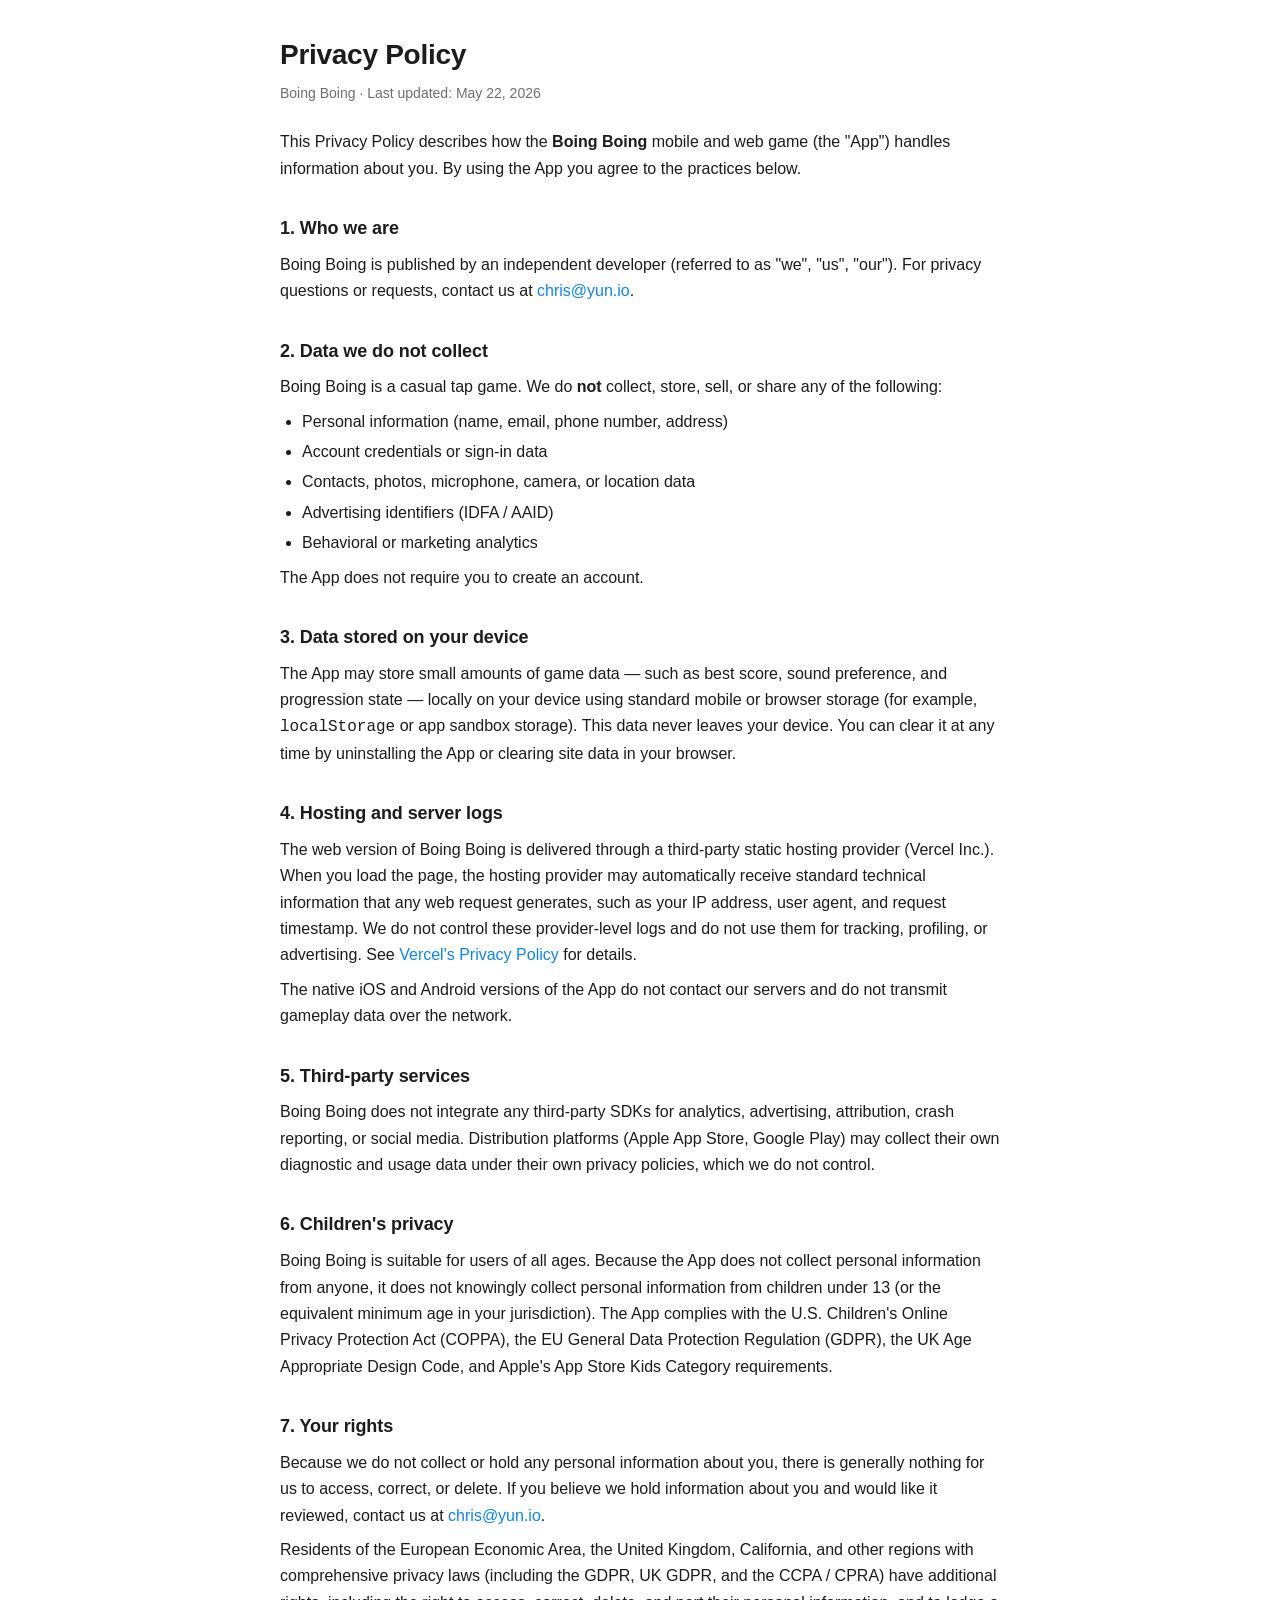
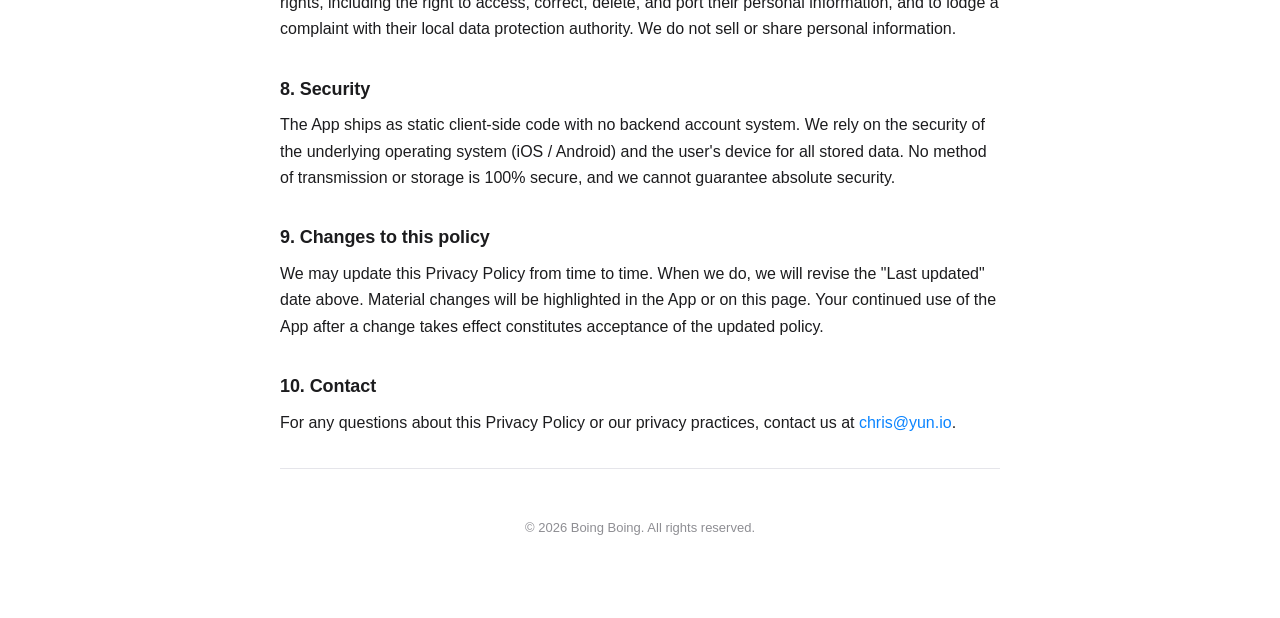
==== privacy.html @ 8c9a5d29 "Add privacy policy for App Store / Google Play submission" ====
<!doctype html>
<html lang="en">
<head>
<meta charset="utf-8">
<meta name="viewport" content="width=device-width,initial-scale=1,viewport-fit=cover">
<title>Privacy Policy — Boing Boing</title>
<meta name="description" content="Privacy policy for the Boing Boing mobile game.">
<meta name="robots" content="index,follow">
<link rel="canonical" href="https://cailei-boing.vercel.app/privacy.html">
<style>
  :root { color-scheme: light dark; }
  * { box-sizing: border-box; }
  html, body { margin: 0; padding: 0; }
  body {
    font: 16px/1.65 -apple-system, BlinkMacSystemFont, "Segoe UI", Roboto, "Helvetica Neue", Arial, sans-serif;
    color: #1c1c1e;
    background: #fff;
    padding: 32px 20px 80px;
    -webkit-text-size-adjust: 100%;
  }
  main { max-width: 720px; margin: 0 auto; }
  h1 { font-size: 28px; margin: 0 0 4px; letter-spacing: -0.01em; }
  h2 { font-size: 18px; margin: 32px 0 8px; letter-spacing: -0.005em; }
  p, ul { margin: 8px 0; }
  ul { padding-left: 22px; }
  li { margin: 4px 0; }
  .meta { color: #6e6e73; font-size: 14px; margin: 0 0 24px; }
  a { color: #0a84ff; text-decoration: none; }
  a:hover { text-decoration: underline; }
  hr { border: 0; border-top: 1px solid #e5e5ea; margin: 32px 0; }
  footer { color: #8e8e93; font-size: 13px; margin-top: 48px; text-align: center; }
  @media (prefers-color-scheme: dark) {
    body { color: #f2f2f7; background: #000; }
    .meta { color: #8e8e93; }
    hr { border-top-color: #2c2c2e; }
    a { color: #0a84ff; }
  }
</style>
</head>
<body>
<main>
  <h1>Privacy Policy</h1>
  <p class="meta">Boing Boing &middot; Last updated: May 22, 2026</p>

  <p>This Privacy Policy describes how the <strong>Boing Boing</strong> mobile and web game (the "App") handles information about you. By using the App you agree to the practices below.</p>

  <h2>1. Who we are</h2>
  <p>Boing Boing is published by an independent developer (referred to as "we", "us", "our"). For privacy questions or requests, contact us at <a href="mailto:chris@yun.io">chris@yun.io</a>.</p>

  <h2>2. Data we do not collect</h2>
  <p>Boing Boing is a casual tap game. We do <strong>not</strong> collect, store, sell, or share any of the following:</p>
  <ul>
    <li>Personal information (name, email, phone number, address)</li>
    <li>Account credentials or sign-in data</li>
    <li>Contacts, photos, microphone, camera, or location data</li>
    <li>Advertising identifiers (IDFA / AAID)</li>
    <li>Behavioral or marketing analytics</li>
  </ul>
  <p>The App does not require you to create an account.</p>

  <h2>3. Data stored on your device</h2>
  <p>The App may store small amounts of game data — such as best score, sound preference, and progression state — locally on your device using standard mobile or browser storage (for example, <code>localStorage</code> or app sandbox storage). This data never leaves your device. You can clear it at any time by uninstalling the App or clearing site data in your browser.</p>

  <h2>4. Hosting and server logs</h2>
  <p>The web version of Boing Boing is delivered through a third-party static hosting provider (Vercel Inc.). When you load the page, the hosting provider may automatically receive standard technical information that any web request generates, such as your IP address, user agent, and request timestamp. We do not control these provider-level logs and do not use them for tracking, profiling, or advertising. See <a href="https://vercel.com/legal/privacy-policy" target="_blank" rel="noopener">Vercel's Privacy Policy</a> for details.</p>
  <p>The native iOS and Android versions of the App do not contact our servers and do not transmit gameplay data over the network.</p>

  <h2>5. Third-party services</h2>
  <p>Boing Boing does not integrate any third-party SDKs for analytics, advertising, attribution, crash reporting, or social media. Distribution platforms (Apple App Store, Google Play) may collect their own diagnostic and usage data under their own privacy policies, which we do not control.</p>

  <h2>6. Children's privacy</h2>
  <p>Boing Boing is suitable for users of all ages. Because the App does not collect personal information from anyone, it does not knowingly collect personal information from children under 13 (or the equivalent minimum age in your jurisdiction). The App complies with the U.S. Children's Online Privacy Protection Act (COPPA), the EU General Data Protection Regulation (GDPR), the UK Age Appropriate Design Code, and Apple's App Store Kids Category requirements.</p>

  <h2>7. Your rights</h2>
  <p>Because we do not collect or hold any personal information about you, there is generally nothing for us to access, correct, or delete. If you believe we hold information about you and would like it reviewed, contact us at <a href="mailto:chris@yun.io">chris@yun.io</a>.</p>
  <p>Residents of the European Economic Area, the United Kingdom, California, and other regions with comprehensive privacy laws (including the GDPR, UK GDPR, and the CCPA / CPRA) have additional rights, including the right to access, correct, delete, and port their personal information, and to lodge a complaint with their local data protection authority. We do not sell or share personal information.</p>

  <h2>8. Security</h2>
  <p>The App ships as static client-side code with no backend account system. We rely on the security of the underlying operating system (iOS / Android) and the user's device for all stored data. No method of transmission or storage is 100% secure, and we cannot guarantee absolute security.</p>

  <h2>9. Changes to this policy</h2>
  <p>We may update this Privacy Policy from time to time. When we do, we will revise the "Last updated" date above. Material changes will be highlighted in the App or on this page. Your continued use of the App after a change takes effect constitutes acceptance of the updated policy.</p>

  <h2>10. Contact</h2>
  <p>For any questions about this Privacy Policy or our privacy practices, contact us at <a href="mailto:chris@yun.io">chris@yun.io</a>.</p>

  <hr>
  <footer>&copy; 2026 Boing Boing. All rights reserved.</footer>
</main>
</body>
</html>
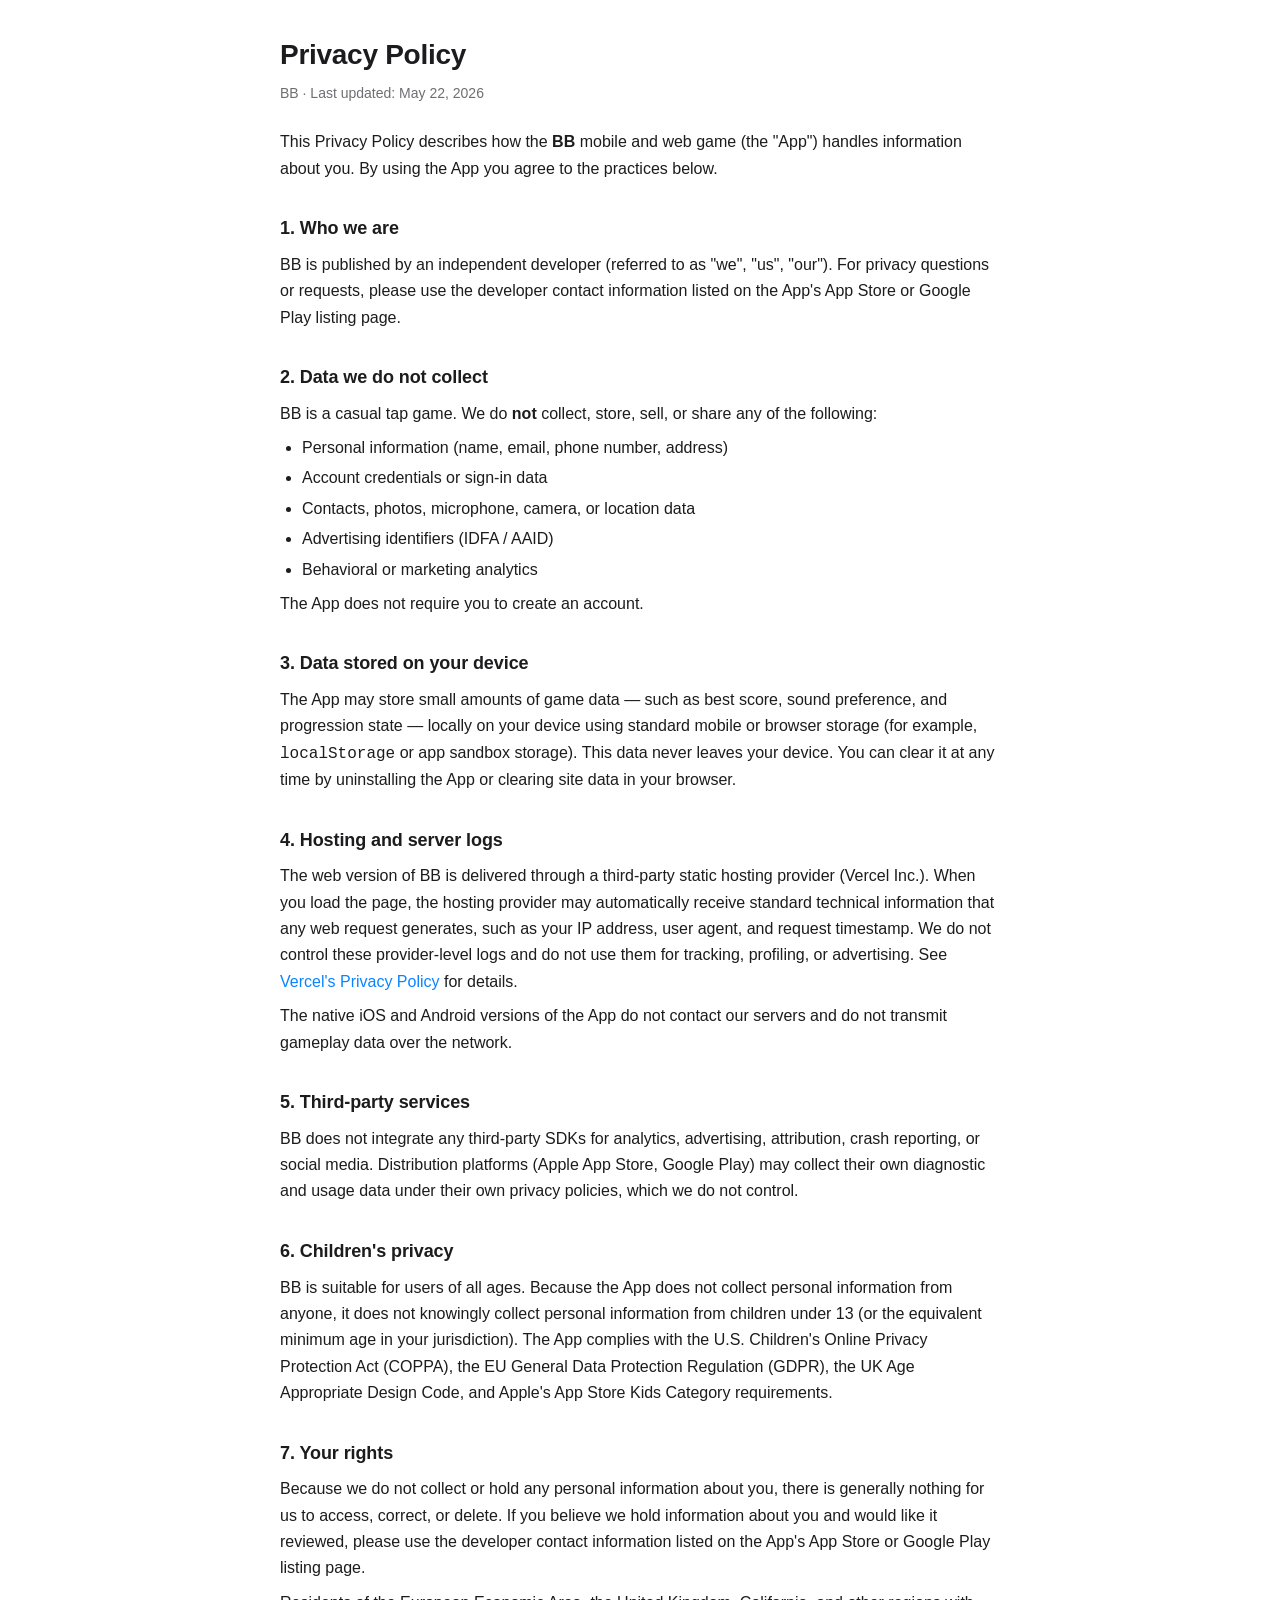
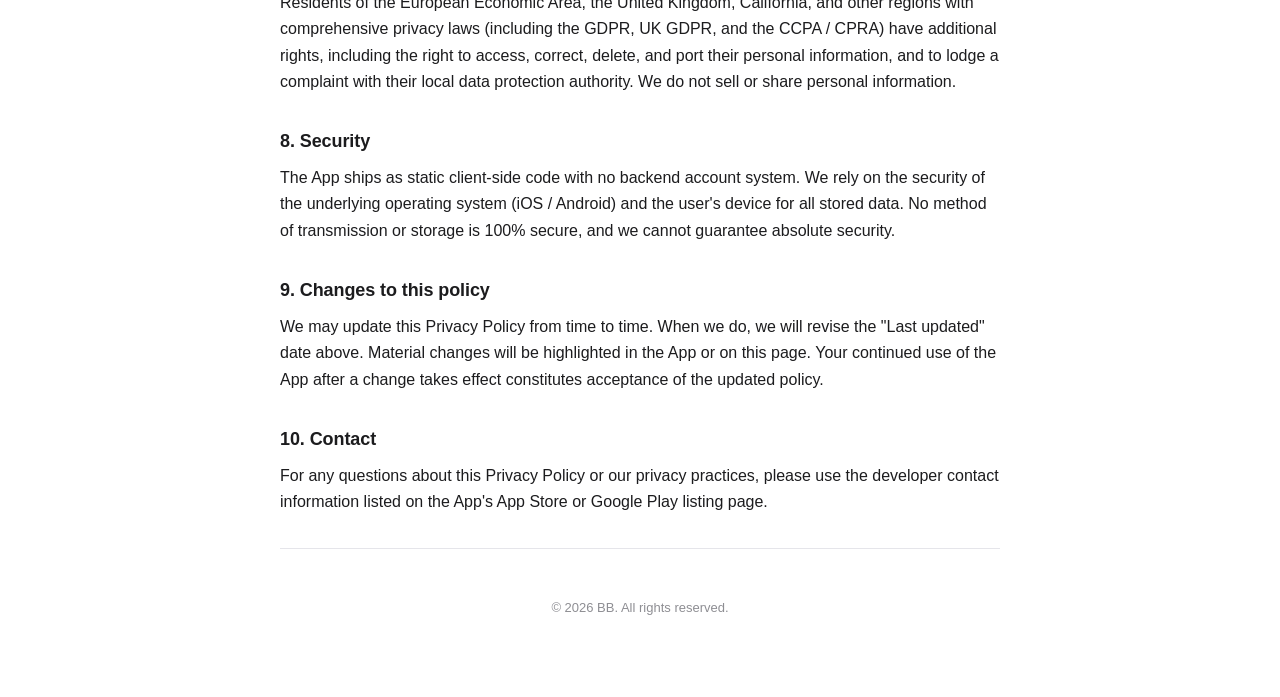
==== commit 2a85845b: "Rename to BB; remove personal email, route contact via App Store/Play listing" ====
--- a/privacy.html
+++ b/privacy.html
@@ -3,8 +3,8 @@
 <head>
 <meta charset="utf-8">
 <meta name="viewport" content="width=device-width,initial-scale=1,viewport-fit=cover">
-<title>Privacy Policy — Boing Boing</title>
-<meta name="description" content="Privacy policy for the Boing Boing mobile game.">
+<title>Privacy Policy — BB</title>
+<meta name="description" content="Privacy policy for the BB mobile game.">
 <meta name="robots" content="index,follow">
 <link rel="canonical" href="https://cailei-boing.vercel.app/privacy.html">
 <style>
@@ -40,15 +40,15 @@
 <body>
 <main>
   <h1>Privacy Policy</h1>
-  <p class="meta">Boing Boing &middot; Last updated: May 22, 2026</p>
+  <p class="meta">BB &middot; Last updated: May 22, 2026</p>
 
-  <p>This Privacy Policy describes how the <strong>Boing Boing</strong> mobile and web game (the "App") handles information about you. By using the App you agree to the practices below.</p>
+  <p>This Privacy Policy describes how the <strong>BB</strong> mobile and web game (the "App") handles information about you. By using the App you agree to the practices below.</p>
 
   <h2>1. Who we are</h2>
-  <p>Boing Boing is published by an independent developer (referred to as "we", "us", "our"). For privacy questions or requests, contact us at <a href="mailto:chris@yun.io">chris@yun.io</a>.</p>
+  <p>BB is published by an independent developer (referred to as "we", "us", "our"). For privacy questions or requests, please use the developer contact information listed on the App's App Store or Google Play listing page.</p>
 
   <h2>2. Data we do not collect</h2>
-  <p>Boing Boing is a casual tap game. We do <strong>not</strong> collect, store, sell, or share any of the following:</p>
+  <p>BB is a casual tap game. We do <strong>not</strong> collect, store, sell, or share any of the following:</p>
   <ul>
     <li>Personal information (name, email, phone number, address)</li>
     <li>Account credentials or sign-in data</li>
@@ -62,17 +62,17 @@
   <p>The App may store small amounts of game data — such as best score, sound preference, and progression state — locally on your device using standard mobile or browser storage (for example, <code>localStorage</code> or app sandbox storage). This data never leaves your device. You can clear it at any time by uninstalling the App or clearing site data in your browser.</p>
 
   <h2>4. Hosting and server logs</h2>
-  <p>The web version of Boing Boing is delivered through a third-party static hosting provider (Vercel Inc.). When you load the page, the hosting provider may automatically receive standard technical information that any web request generates, such as your IP address, user agent, and request timestamp. We do not control these provider-level logs and do not use them for tracking, profiling, or advertising. See <a href="https://vercel.com/legal/privacy-policy" target="_blank" rel="noopener">Vercel's Privacy Policy</a> for details.</p>
+  <p>The web version of BB is delivered through a third-party static hosting provider (Vercel Inc.). When you load the page, the hosting provider may automatically receive standard technical information that any web request generates, such as your IP address, user agent, and request timestamp. We do not control these provider-level logs and do not use them for tracking, profiling, or advertising. See <a href="https://vercel.com/legal/privacy-policy" target="_blank" rel="noopener">Vercel's Privacy Policy</a> for details.</p>
   <p>The native iOS and Android versions of the App do not contact our servers and do not transmit gameplay data over the network.</p>
 
   <h2>5. Third-party services</h2>
-  <p>Boing Boing does not integrate any third-party SDKs for analytics, advertising, attribution, crash reporting, or social media. Distribution platforms (Apple App Store, Google Play) may collect their own diagnostic and usage data under their own privacy policies, which we do not control.</p>
+  <p>BB does not integrate any third-party SDKs for analytics, advertising, attribution, crash reporting, or social media. Distribution platforms (Apple App Store, Google Play) may collect their own diagnostic and usage data under their own privacy policies, which we do not control.</p>
 
   <h2>6. Children's privacy</h2>
-  <p>Boing Boing is suitable for users of all ages. Because the App does not collect personal information from anyone, it does not knowingly collect personal information from children under 13 (or the equivalent minimum age in your jurisdiction). The App complies with the U.S. Children's Online Privacy Protection Act (COPPA), the EU General Data Protection Regulation (GDPR), the UK Age Appropriate Design Code, and Apple's App Store Kids Category requirements.</p>
+  <p>BB is suitable for users of all ages. Because the App does not collect personal information from anyone, it does not knowingly collect personal information from children under 13 (or the equivalent minimum age in your jurisdiction). The App complies with the U.S. Children's Online Privacy Protection Act (COPPA), the EU General Data Protection Regulation (GDPR), the UK Age Appropriate Design Code, and Apple's App Store Kids Category requirements.</p>
 
   <h2>7. Your rights</h2>
-  <p>Because we do not collect or hold any personal information about you, there is generally nothing for us to access, correct, or delete. If you believe we hold information about you and would like it reviewed, contact us at <a href="mailto:chris@yun.io">chris@yun.io</a>.</p>
+  <p>Because we do not collect or hold any personal information about you, there is generally nothing for us to access, correct, or delete. If you believe we hold information about you and would like it reviewed, please use the developer contact information listed on the App's App Store or Google Play listing page.</p>
   <p>Residents of the European Economic Area, the United Kingdom, California, and other regions with comprehensive privacy laws (including the GDPR, UK GDPR, and the CCPA / CPRA) have additional rights, including the right to access, correct, delete, and port their personal information, and to lodge a complaint with their local data protection authority. We do not sell or share personal information.</p>
 
   <h2>8. Security</h2>
@@ -82,10 +82,10 @@
   <p>We may update this Privacy Policy from time to time. When we do, we will revise the "Last updated" date above. Material changes will be highlighted in the App or on this page. Your continued use of the App after a change takes effect constitutes acceptance of the updated policy.</p>
 
   <h2>10. Contact</h2>
-  <p>For any questions about this Privacy Policy or our privacy practices, contact us at <a href="mailto:chris@yun.io">chris@yun.io</a>.</p>
+  <p>For any questions about this Privacy Policy or our privacy practices, please use the developer contact information listed on the App's App Store or Google Play listing page.</p>
 
   <hr>
-  <footer>&copy; 2026 Boing Boing. All rights reserved.</footer>
+  <footer>&copy; 2026 BB. All rights reserved.</footer>
 </main>
 </body>
 </html>
